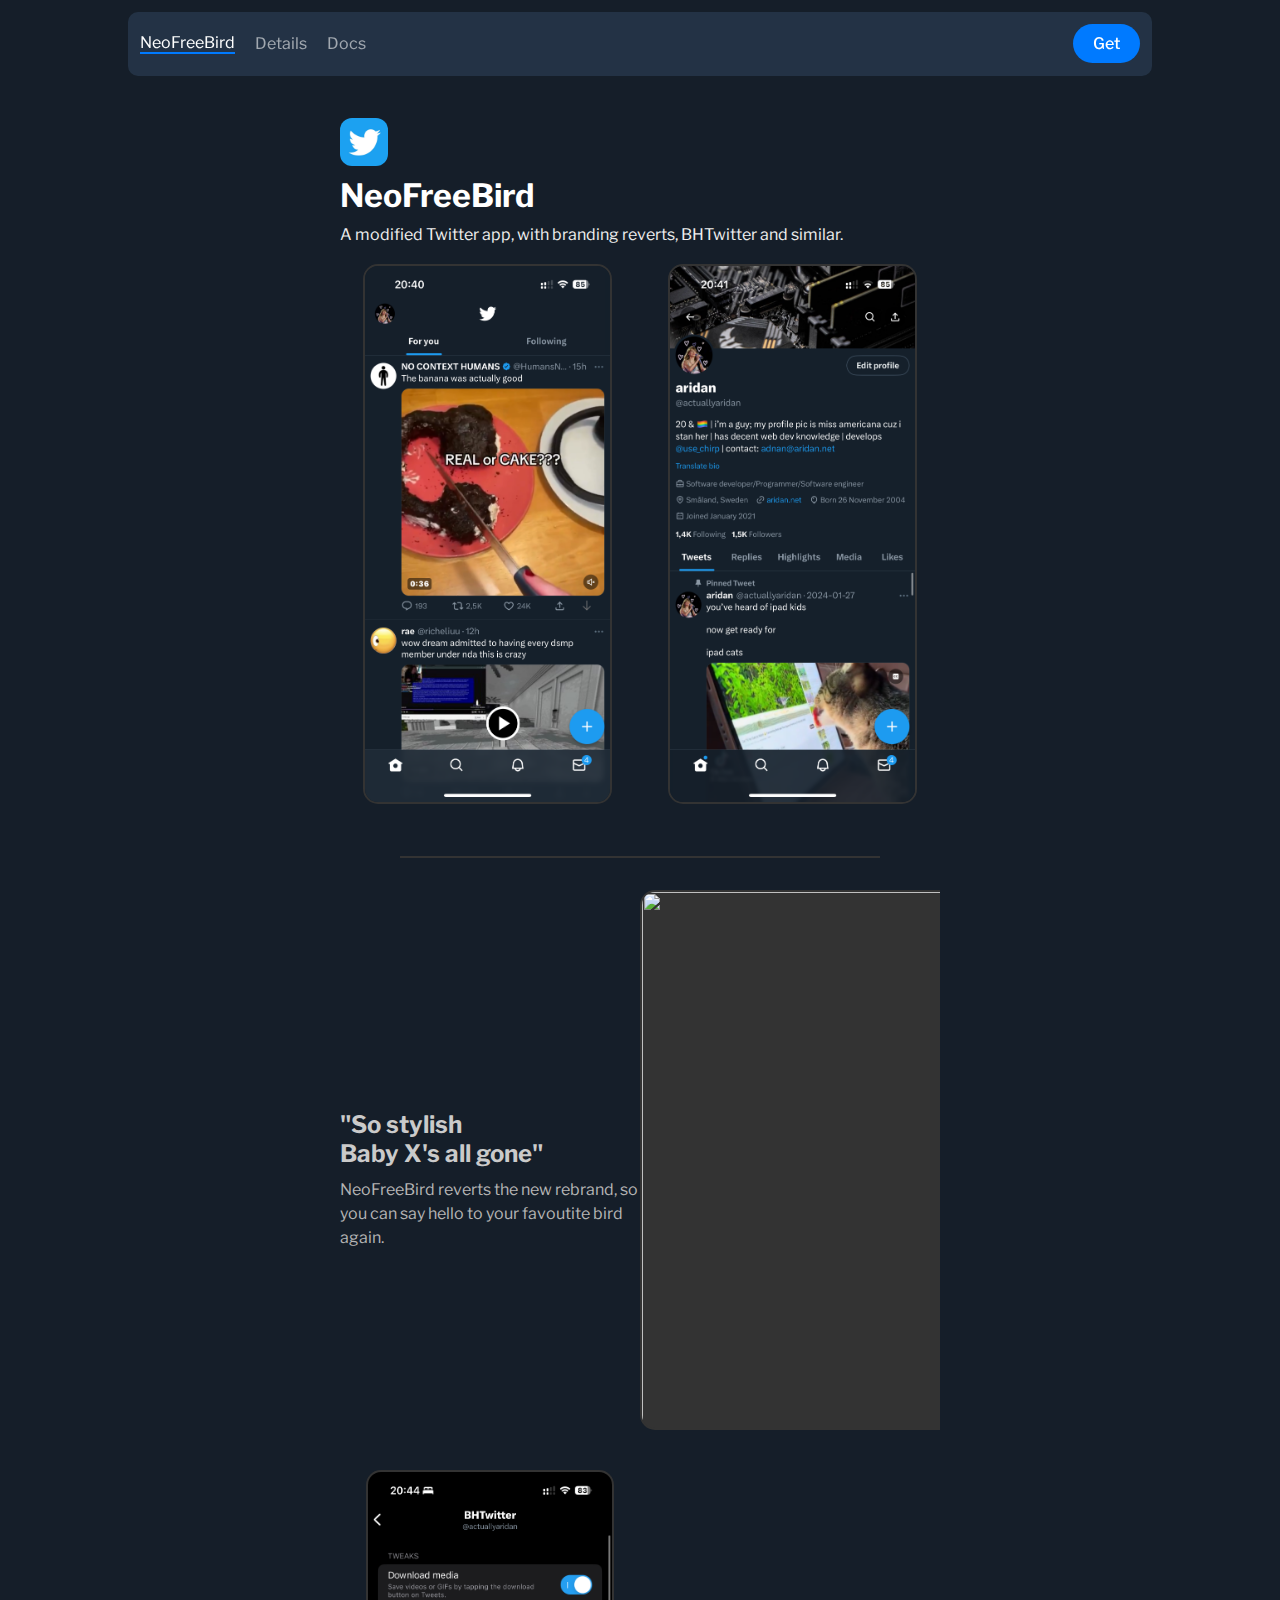
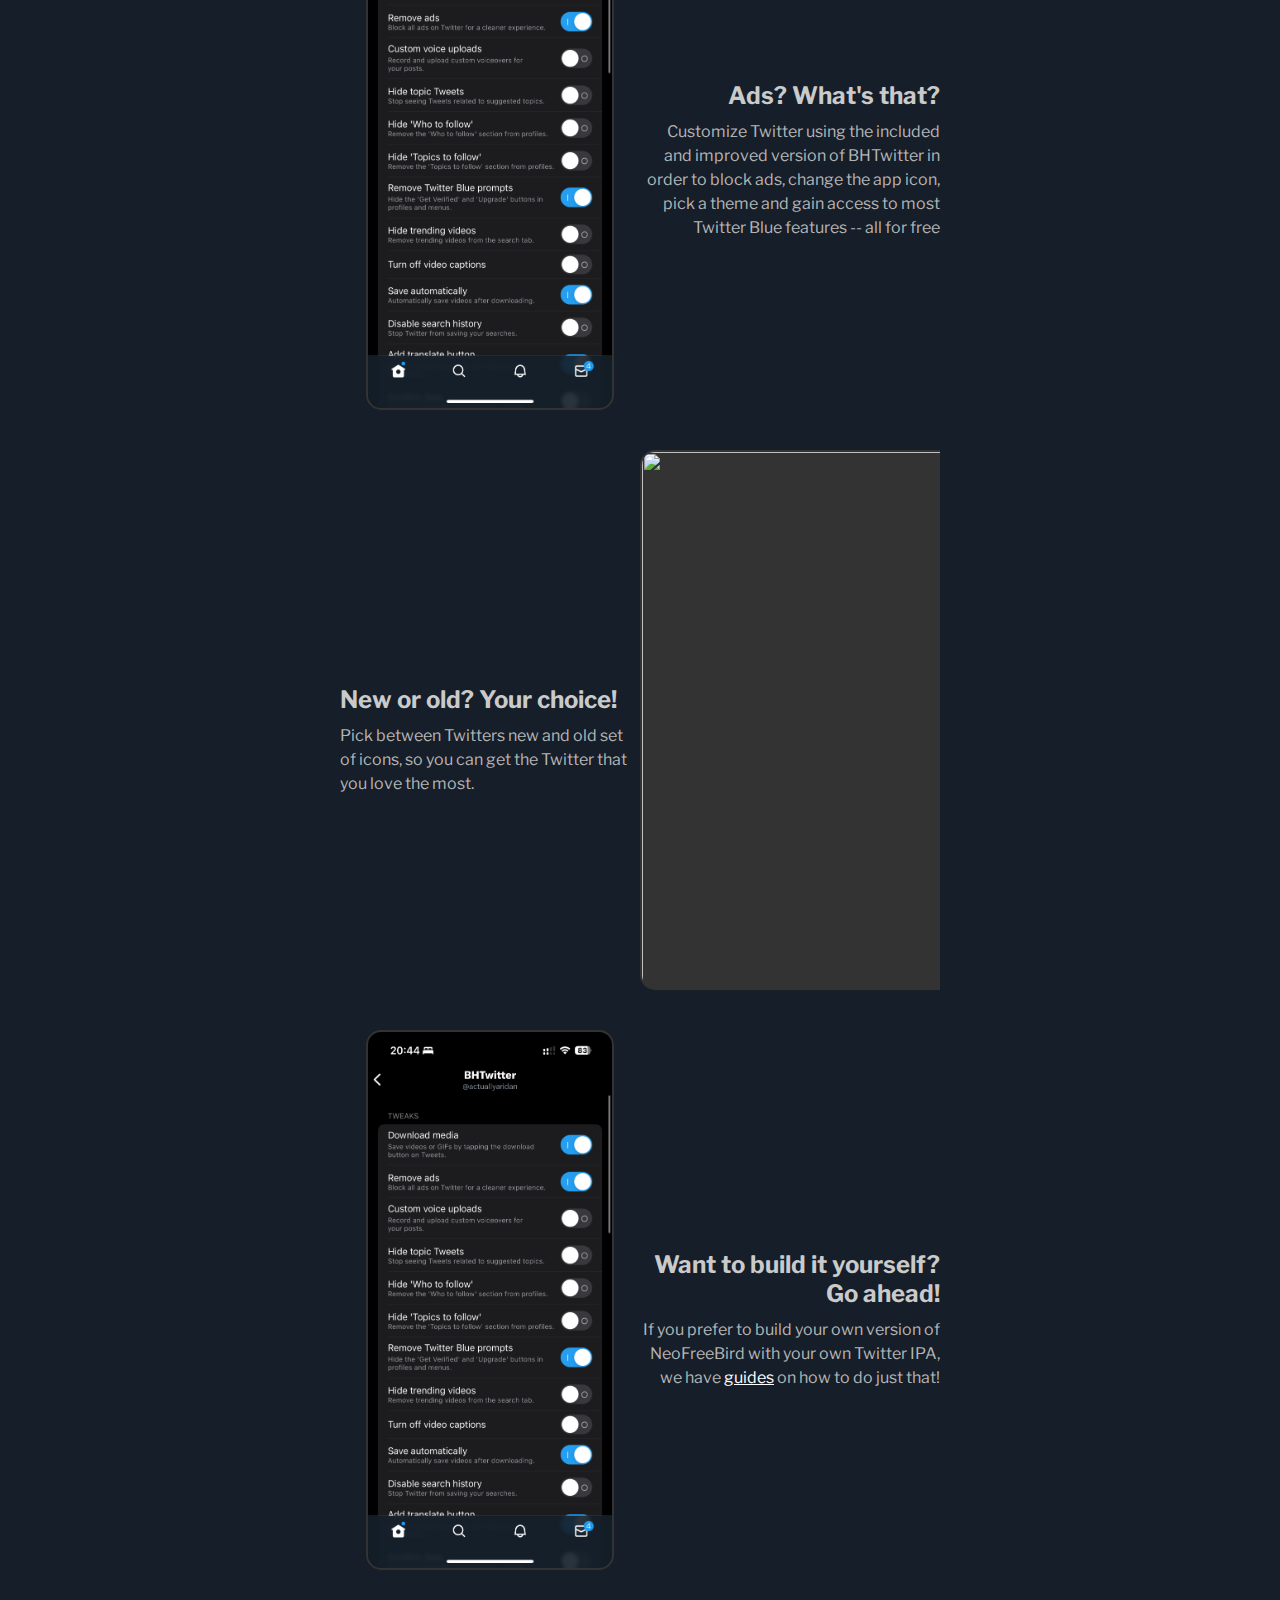
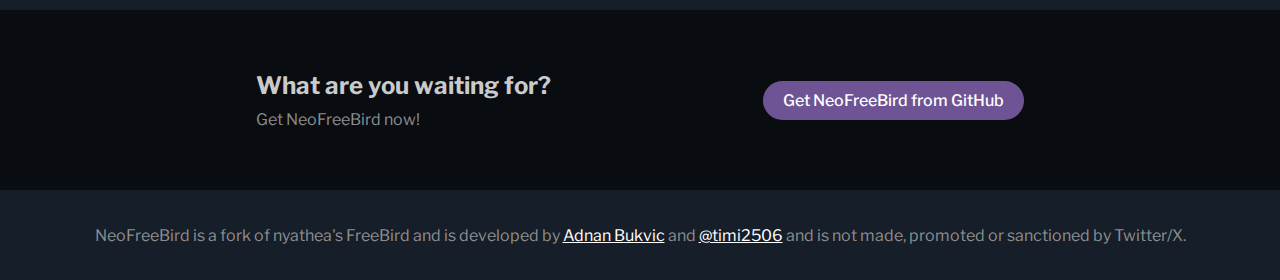
==== index.html @ f569879f "added more stuff" ====
<html lang="en">

<head>
    <meta charset="UTF-8">
    <meta name="viewport" content="width=device-width, initial-scale=1.0">
    <title>NeoFreeBird</title>
    <link rel="stylesheet" href="/src/styles.css">
    <link rel="stylesheet" href="https://cdnjs.cloudflare.com/ajax/libs/font-awesome/6.6.0/css/all.min.css" integrity="sha512-Kc323vGBEqzTmouAECnVceyQqyqdsSiqLQISBL29aUW4U/M7pSPA/gEUZQqv1cwx4OnYxTxve5UMg5GT6L4JJg==" crossorigin="anonymous" referrerpolicy="no-referrer">
</head>

<body>
    <header>

        <div>
            <ul>
                <p class="active">NeoFreeBird</p>
                <li>Details</li>
                <li>Docs</li>
            </ul>
            <ul>
                <li><i class="fa-brands fa-github" title="GitHub"></i></li>
                <li><i class="fa-brands fa-twitter" title="Twitter"></i></li>
                <a href="https://testflight.apple.com/join/6tvFJRz3" class="get-button" target="_blank">Get</a>
            </ul>
        </div>
        </ul>
    </header>

    <main class="container">
        <!-- App Icon and Name -->
        <div id="app-info">
            <img src="/images/twitter.png"
                alt="Chirp Icon" class="app-icon">
            <div>
                <h1 class="app-name">NeoFreeBird</h1>
                <p class="app-description">A modified Twitter app, with branding reverts, BHTwitter and similar.</p>
            </div>
        </div>
        <div class="screenshot-container">
            <img class="Screenshot" src="/images/IMG_4803.png">
            <img class="Screenshot" src="/images/IMG_4804.png">
        </div>

        <hr>

        <!-- TestFlight Button -->
      

        <!-- Screenshots Section -->


        <!-- Changelog Section -->
        <div class="changelog">
        </div>

        <div class="feature">
            <div>
                <h2 class="feature-title">"So stylish<br>Baby X's all gone"</h2>
                <p class="feature-content">NeoFreeBird reverts the new rebrand, so you can say hello to your favoutite bird again.</p>
            </div>
           
            <div class="screenshot-container">
                <img class="Screenshot" src="/images/IMG_4810.png">
            </div>
        </div>

        <div class="feature flipped">
            <div>
                <h2 class="feature-title">Ads? What's that?</h2>
                <p class="feature-content">Customize Twitter using the included and improved version of BHTwitter in order to block ads, change the app icon, pick a theme and gain access to most Twitter Blue features -- all for free</p>
            </div>
          
            <div class="screenshot-container">
                <img class="Screenshot" src="/images/IMG_4809.png">
            </div>
        </div>

        <div class="feature">
            <div>
                <h2 class="feature-title">New or old? Your choice!</h2>
                <p class="feature-content">Pick between Twitters new and old set of icons, so you can get the Twitter that you love the most.</p>
            </div>
           
            <div class="screenshot-container">
                <img class="Screenshot" src="/images/IMG_4810.png">
            </div>
        </div>

        <div class="feature flipped">
            <div>
                <h2 class="feature-title">Want to build it yourself? Go ahead!</h2>
                <p class="feature-content">If you prefer to build your own version of NeoFreeBird with your own Twitter IPA, we have <a class="inline">guides</a> on how to do just that!</p>
            </div>
          
            <div class="screenshot-container">
                <img class="Screenshot" src="/images/IMG_4809.png">
            </div>
        </div>
    </main>
    <section>
        <div class="cta">
            <div>
                <h2>What are you waiting for?</h2>
                <p>Get NeoFreeBird now!</p>
            </div>
            <a href="https://testflight.apple.com/join/6tvFJRz3" class="get-button" target="_blank">Get NeoFreeBird from GitHub</a>
        </div>
    </section>
    <footer>
        <p>NeoFreeBird is a fork of nyathea's FreeBird and is developed by  <a class="inline" href="https://twitter.com/actuallyaridan">Adnan Bukvic</a> and <a class="inline" href="https://twitter.com/timi2506">@timi2506</a> and is not made, promoted or sanctioned by Twitter/X.</p>
    </footer>
</body>

</html>
---- src/styles.css ----
/* General Reset */

@font-face {
    font-family: LibreFranklin;
    src: url(/src/fonts/LibreFranklin.ttf);
}

* {
    margin: 0;
    padding: 0;
    box-sizing: border-box;
    font-family: "LibreFranklin", -apple-system, BlinkMacSystemFont, "Segoe UI", Roboto, "Helvetica Neue", Arial, sans-serif;
}

body {
    background-color: #151E29;
    color: #8d8d8d;
    display: flex;
    flex-direction: column;
    align-items: center;
    min-height: 100vh;
}

header{
    position: sticky;
    top: 0;
}

header>div{
    display: flex;
    flex: row;
    justify-content: space-between;
    align-items: center;
    width: 80vw;
    height: 4em;
    background-color: #2d40589a;
    backdrop-filter: blur(10px);
    -webkit-backdrop-filter: blur(10px);
    margin-top: 12px;
    padding: 12px;
    border-radius: 10px;
}

ul{
    list-style-type: none;
    display: flex;
    flex-direction: row;
    gap: 20px;
    color: rgba(255, 255, 255, 0.575);
    border-bottom: 2px solid #007bff00;
    text-align: center;
    justify-content: center;
    align-items: center;
}

ul>.active{
    border-bottom: 2px solid #007aff;
    color: white;
}

.container {
    max-width: 600px;
    width: 100%;

}

#app-info{
    margin-top: 42px;
}

.app-icon {
    width: 48px;
    border-radius: 25%;
}

.app-name {
    font-size: 2em;
    font-weight: bold;
    color: #ffffff;
    margin: 10px 0;
}

.app-description {
    font-size: 1em;
    color: #eeeeee;
    margin-bottom: 20px;
}

.get-button {
    background-color: #007aff;
    color: white;
    border: none;
    padding: 10px 20px;
    border-radius: 25px;
    font-size: 1em;
    font-weight: 500;
    cursor: pointer;
    transition: background-color 0.3s;
    text-decoration: none;
}

.get-button:hover {
    background-color: #005bb5;
}

.screenshot-container {
    width: 100%;
    overflow-x: auto;
    display: flex;
    gap: 10px;
    padding-bottom: 20px;
    margin-bottom: 20px;
    scroll-behavior: smooth;
}

.screenshots {
    display: flex;
    overflow-x: auto;
    gap: 10px;
    padding-bottom: 20px;
    margin-bottom: 20px;
    scroll-behavior: smooth;
}

.screenshot {
    height: 60vh;
    /* Fixed height */
    background-color: #333333;
    border-radius: 15px;
    background-size: cover;
    background-position: center;
    flex: 0 0 auto;
    text-align: center;
    margin: auto;
    aspect-ratio: 1/2.17;
    border: 2px solid #333333;
}

.changelog {
    text-align: left;
}

.feature-title, h2 {
    font-size: 1.5em;
    font-weight: bold;
    color: #cacaca;
    margin-bottom: 10px;
}

.feature-content {
    font-size: 1em;
    color: #b4b4b4;
    line-height: 1.5;
}

div.feature{
    display: flex;
    flex-direction: row;
    align-items: center;
    justify-content: center;
}

div.feature>div{
    flex: 1;
}

.flipped{
    flex-direction: row-reverse !important;
    text-align: right;
}

a {
    text-decoration: none;
    color: white;
}

footer{
    background-color: #151E29;
    width: 100%;
    height: 10vh;
    display: flex;
    justify-content: center;
    align-items: center;
    text-align: center;
    padding: 12px;
}

section{
    background-color: #090c11;
    width: 100%;
    height: 20vh;
    display: flex;
    justify-content: center;
    align-items: center;
    text-align: center;
    padding: 12px;
}

section>div{
    width: 60vw;
    display: flex;
    justify-content: space-between;
    align-items: center;
    text-align: center;
}

section>div>a{
    background-color: #6e5494 !important;
}

section>div>div{
    flex-grow: 1;
    text-align: left;
}

hr{
    width: 80%;
    margin: 20px 0;
    border: 1px solid #333333;
    margin: auto;
    margin-top: 2em;
    margin-bottom: 2em;
}


a.inline{
    text-decoration: underline;
}
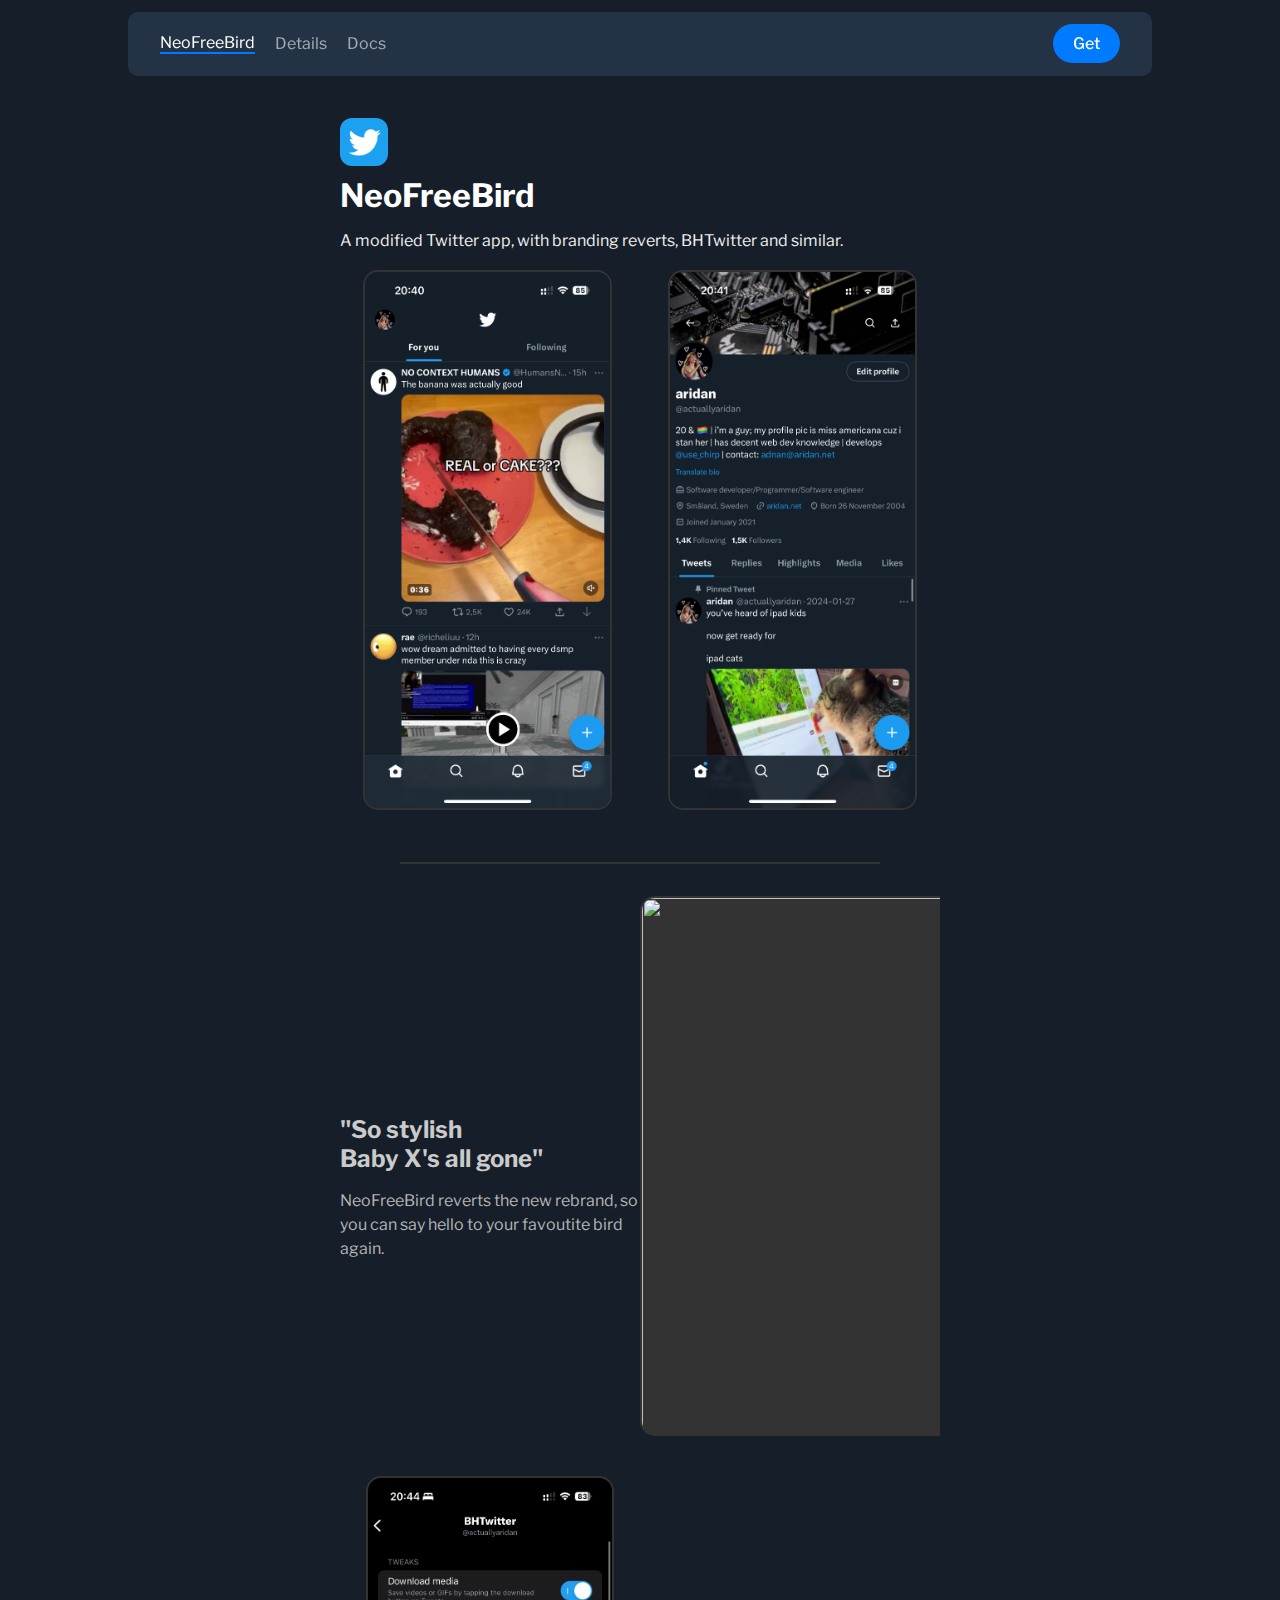
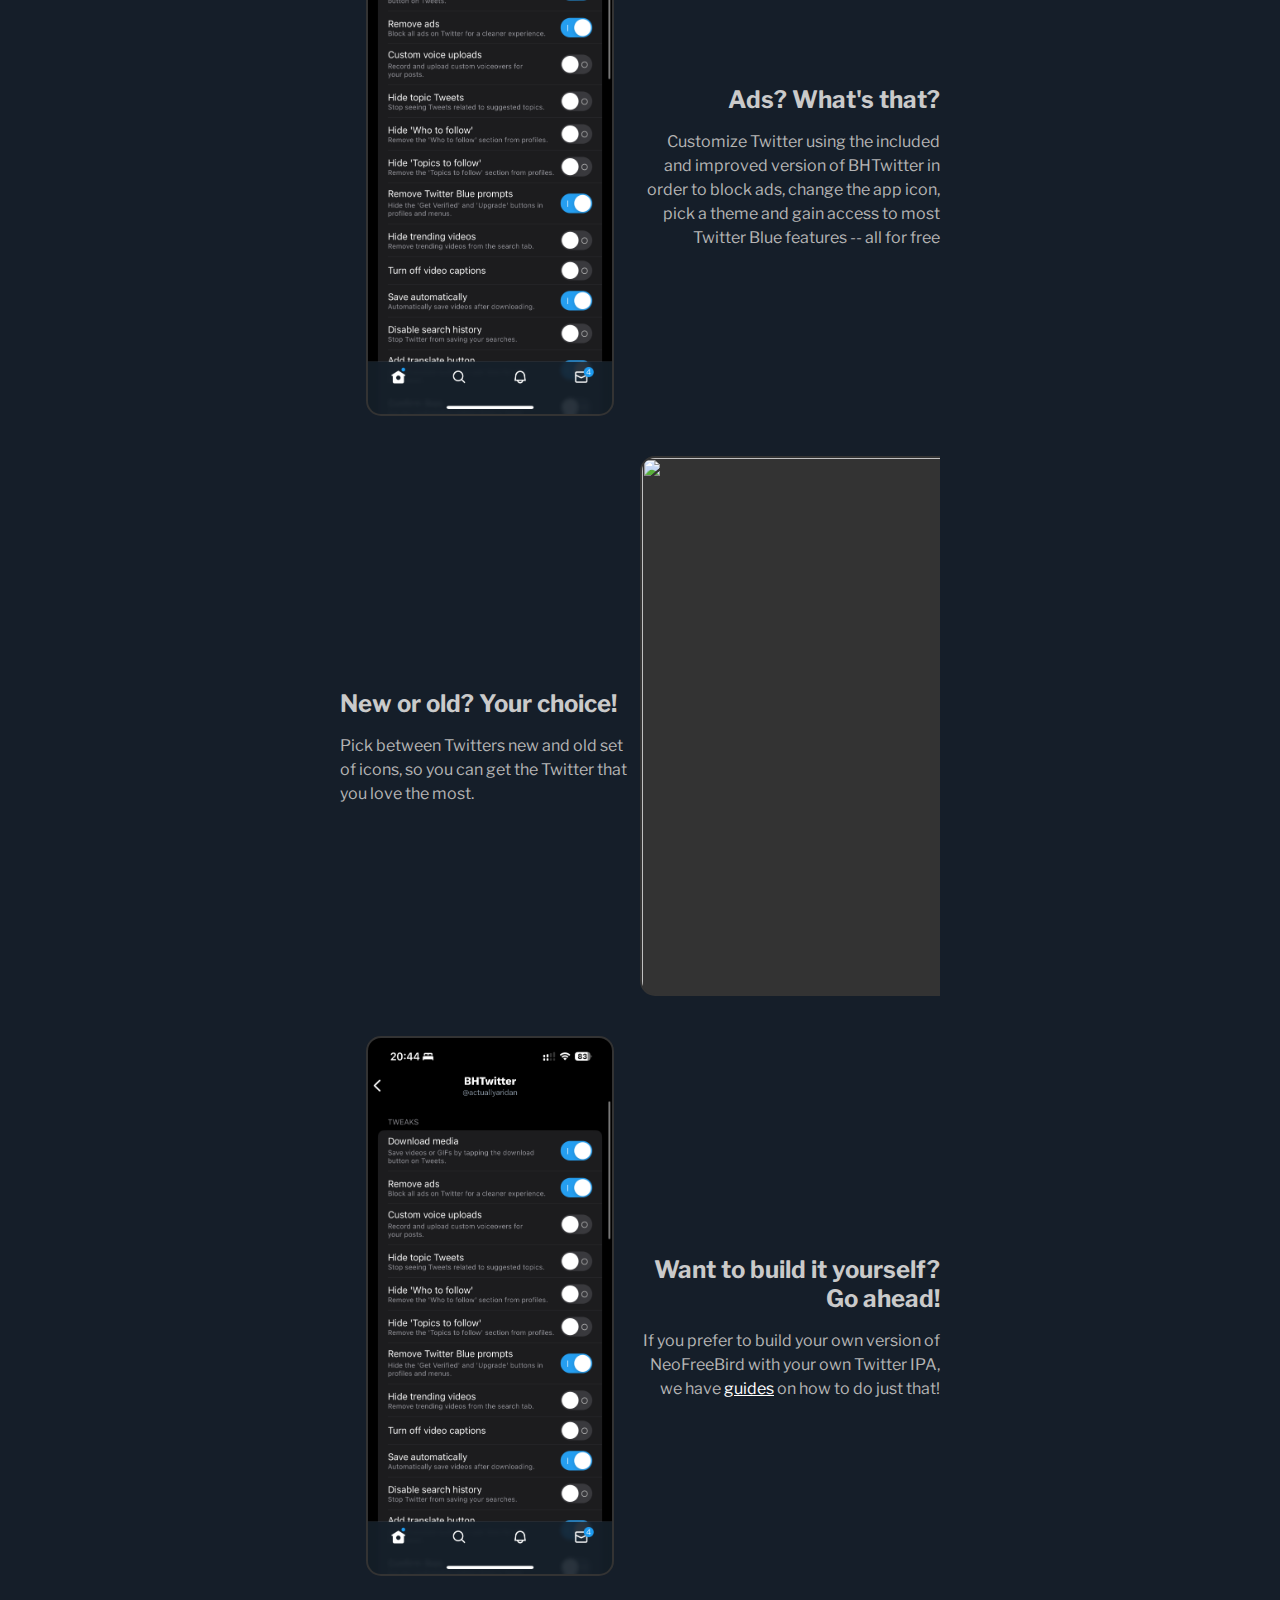
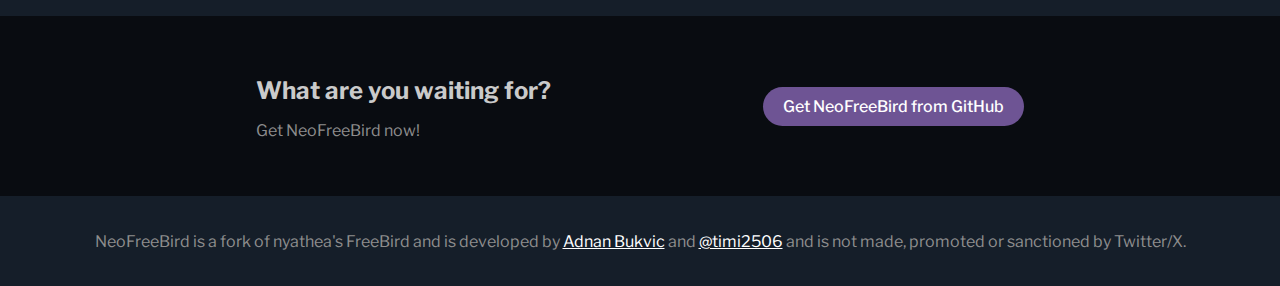
==== commit 5b318f81: "added mobile menu" ====
--- a/index.html
+++ b/index.html
@@ -5,12 +5,12 @@
     <meta name="viewport" content="width=device-width, initial-scale=1.0">
     <title>NeoFreeBird</title>
     <link rel="stylesheet" href="/src/styles.css">
+    <script src="/src/general.js" async></script>
     <link rel="stylesheet" href="https://cdnjs.cloudflare.com/ajax/libs/font-awesome/6.6.0/css/all.min.css" integrity="sha512-Kc323vGBEqzTmouAECnVceyQqyqdsSiqLQISBL29aUW4U/M7pSPA/gEUZQqv1cwx4OnYxTxve5UMg5GT6L4JJg==" crossorigin="anonymous" referrerpolicy="no-referrer">
 </head>
 
 <body>
-    <header>
-
+    <header id="desktop-header">
         <div>
             <ul>
                 <p class="active">NeoFreeBird</p>
@@ -23,7 +23,29 @@
                 <a href="https://testflight.apple.com/join/6tvFJRz3" class="get-button" target="_blank">Get</a>
             </ul>
         </div>
-        </ul>
+    </header>
+
+    <header id="mobile-header">
+        <div>
+            <ul>
+                <p class="active">NeoFreeBird</p>
+            </ul>
+            <ul>
+                <li><button class="noUI" onclick="toggleMenu()"><i class="fa-solid fa-bars"></i></button></li>
+            </ul>
+        </div>
+        <menu class="mobileMenu" id="mobileMenuID">
+            <ul>
+                <li>Details</li>
+                <li>Docs</li>
+            </ul>
+            <ul>
+                <li><i class="fa-brands fa-github" title="GitHub"></i></li>
+                <li><i class="fa-brands fa-twitter" title="Twitter"></i></li>
+                <a href="https://testflight.apple.com/join/6tvFJRz3" class="get-button" target="_blank">Get</a>
+            </ul>
+        </menu>
+
     </header>
 
     <main class="container">
--- a/src/styles.css
+++ b/src/styles.css
@@ -5,9 +5,13 @@
     src: url(/src/fonts/LibreFranklin.ttf);
 }
 
-* {
+body{
     margin: 0;
     padding: 0;
+}
+
+* {
+
     box-sizing: border-box;
     font-family: "LibreFranklin", -apple-system, BlinkMacSystemFont, "Segoe UI", Roboto, "Helvetica Neue", Arial, sans-serif;
 }
@@ -23,12 +27,13 @@
 
 header{
     position: sticky;
+    flex-direction: column;
     top: 0;
 }
 
 header>div{
     display: flex;
-    flex: row;
+    flex-direction: row;
     justify-content: space-between;
     align-items: center;
     width: 80vw;
@@ -36,6 +41,7 @@
     background-color: #2d40589a;
     backdrop-filter: blur(10px);
     -webkit-backdrop-filter: blur(10px);
+    margin: auto;
     margin-top: 12px;
     padding: 12px;
     border-radius: 10px;
@@ -45,6 +51,7 @@
     list-style-type: none;
     display: flex;
     flex-direction: row;
+    padding: 20px;
     gap: 20px;
     color: rgba(255, 255, 255, 0.575);
     border-bottom: 2px solid #007bff00;
@@ -225,4 +232,108 @@
 
 a.inline{
     text-decoration: underline;
+}
+
+button.noUI{
+    all: unset;
+    cursor: pointer;
+}
+
+
+.mobileMenu {
+    display: none; /* Hidden by default */
+    flex-direction: row;
+    align-items: center;
+    justify-content: center;
+    flex-wrap: wrap;
+    padding: 0 !important;
+    padding-inline-start: 0 !important;
+    background-color: #2d40589a;
+    backdrop-filter: blur(10px);
+    -webkit-backdrop-filter: blur(10px);
+    width: 90vw;
+    position: absolute; /* Ensures it overlays the content */
+    top: 4.5em; /* Adjust this value based on your header's height */
+    left: 50%;
+    transform: translateX(-50%) translateY(-10px); /* Start slightly above */
+    border-radius: 10px;
+    z-index: 1000; /* Ensures it's above other elements */
+    flex-wrap: wrap;
+    -webkit-animation: fadeOut .2s;
+    animation: fadeOut .2s;
+    
+}
+
+.showMenu {
+    display: flex; /* Show the menu */
+    -webkit-animation: fadeIn .2s;
+    animation: fadeIn .2s;
+}
+
+@-webkit-keyframes fadeIn {
+    from { opacity: 0; }
+      to { opacity: 1; }
+}
+@keyframes fadeIn {
+    from { opacity: 0; }
+      to { opacity: 1; }
+}
+
+@-webkit-keyframes fadeOut {
+    from { opacity: 1; }
+      to { opacity: 0; }
+}
+@keyframes fadeOut {
+    from { opacity: 1; }
+      to { opacity: 0; }
+}
+
+
+#mobile-header{
+   display: none;
+}
+
+
+@media screen and (max-width: 734px){
+    header>div{
+        width: 90vw;
+    }
+    
+
+    div.feature{
+        display: flex;
+        flex-direction: column !important;
+        align-items: center;
+        justify-content: center;
+        text-align: left;
+    }
+
+    main{
+        padding: 10vw;
+    }
+
+    section{
+        height: fit-content;
+        padding-top: 10vw;
+        padding-bottom: 10vw;
+    }
+    section>div{
+        flex-direction: column; 
+        text-align: center;
+        
+    }
+
+    section>div>div{
+        text-align: center;
+    }
+
+    #desktop-header{
+        display: none;
+    }
+
+    #mobile-header{
+        display: flex;
+    }
+
+
 }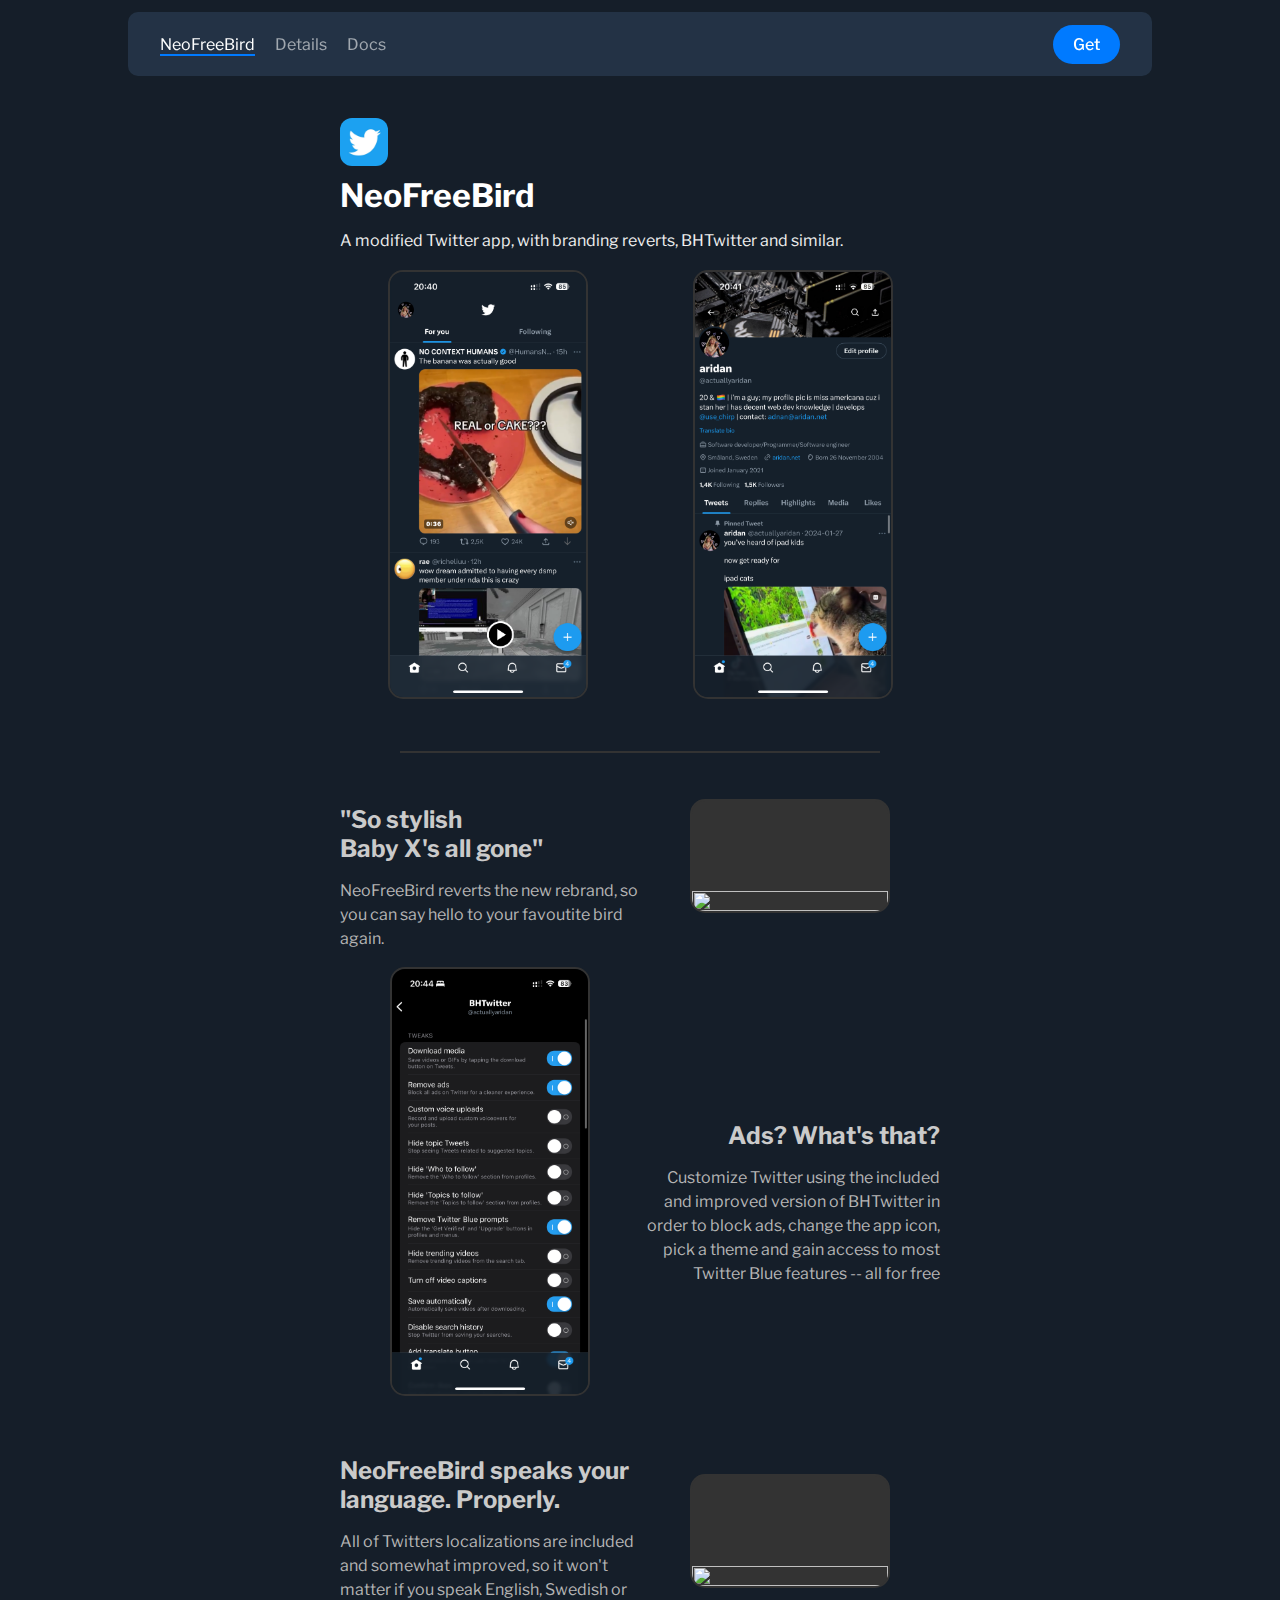
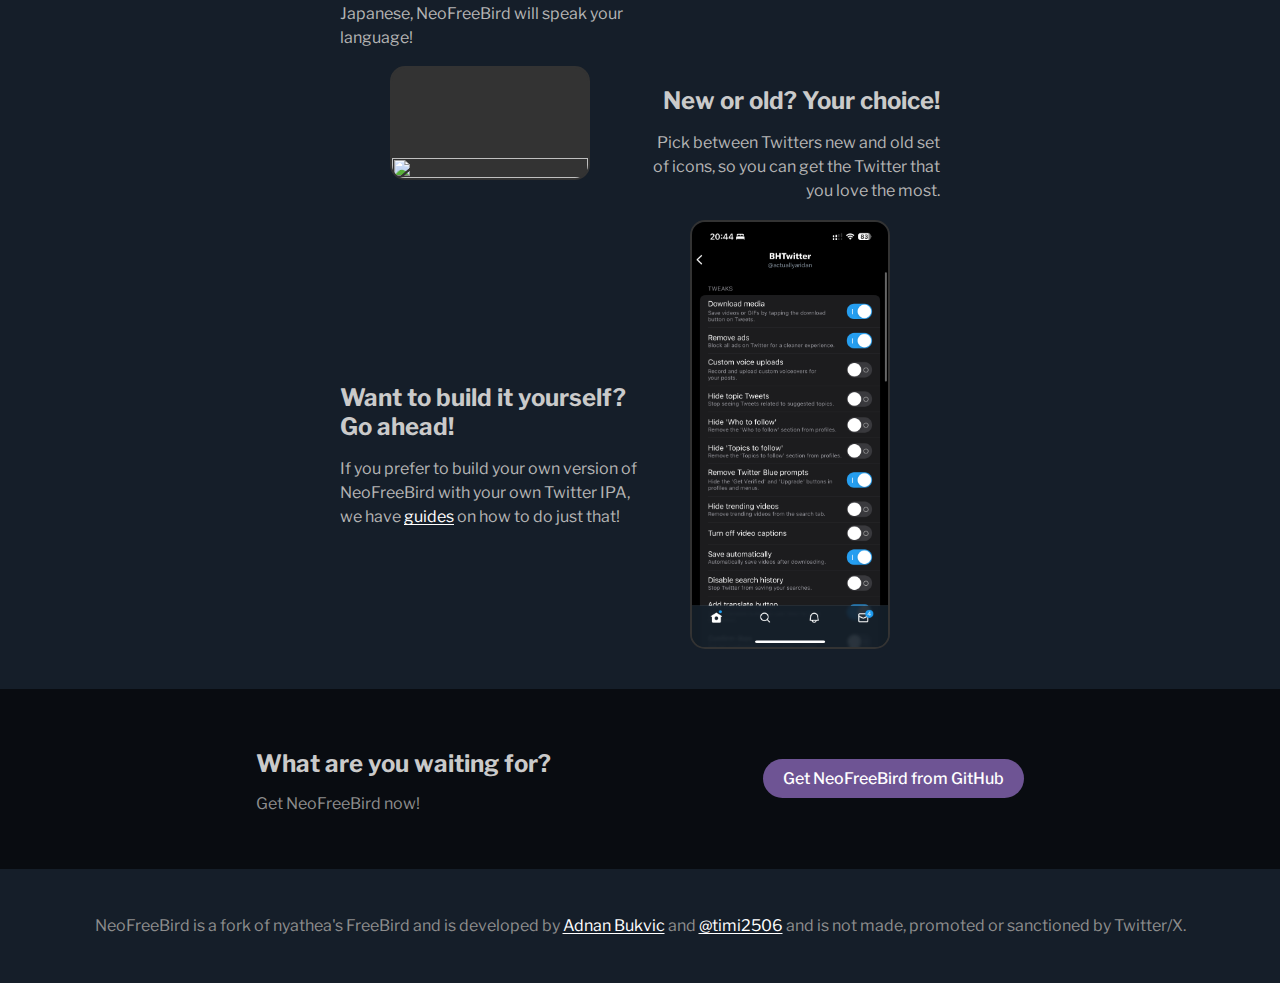
==== commit 43247aec: "improved" ====
--- a/index.html
+++ b/index.html
@@ -13,14 +13,14 @@
     <header id="desktop-header">
         <div>
             <ul>
-                <p class="active">NeoFreeBird</p>
-                <li>Details</li>
-                <li>Docs</li>
+                <li class="active"><a href="/">NeoFreeBird</a></li>
+                <li><a href="/details">Details</a></li>
+                <li><a href="/docs">Docs</a></li>
             </ul>
             <ul>
-                <li><i class="fa-brands fa-github" title="GitHub"></i></li>
-                <li><i class="fa-brands fa-twitter" title="Twitter"></i></li>
-                <a href="https://testflight.apple.com/join/6tvFJRz3" class="get-button" target="_blank">Get</a>
+                <li><a href="https://github.com/actuallyaridan/NeoFreeBird"><i class="fa-brands fa-github" title="GitHub"></i></a></li>
+                <li><a href="https://twitter.com/actuallyaridan"><i class="fa-brands fa-twitter" title="Twitter"></i></a></li>
+                <a href="https://github.com/actuallyaridan/NeoFreeBird/releases/tag/testbuild-1" class="get-button" target="_blank">Get</a>
             </ul>
         </div>
     </header>
@@ -28,7 +28,7 @@
     <header id="mobile-header">
         <div>
             <ul>
-                <p class="active">NeoFreeBird</p>
+                <li class="active"><a href="/">NeoFreeBird</a></li>
             </ul>
             <ul>
                 <li><button class="noUI" onclick="toggleMenu()"><i class="fa-solid fa-bars"></i></button></li>
@@ -36,14 +36,13 @@
         </div>
         <menu class="mobileMenu" id="mobileMenuID">
             <ul>
-                <li>Details</li>
-                <li>Docs</li>
+                <li><a href="/details">Details</a></li>
+                <li><a href="/docs">Docs</a></li>
             </ul>
             <ul>
-                <li><i class="fa-brands fa-github" title="GitHub"></i></li>
-                <li><i class="fa-brands fa-twitter" title="Twitter"></i></li>
-                <a href="https://testflight.apple.com/join/6tvFJRz3" class="get-button" target="_blank">Get</a>
-            </ul>
+                <li><a href="https://github.com/actuallyaridan/NeoFreeBird"><i class="fa-brands fa-github" title="GitHub"></i></a></li>
+                <li><a href="https://twitter.com/actuallyaridan"><i class="fa-brands fa-twitter" title="Twitter"></i></a></li>
+                <a href="https://github.com/actuallyaridan/NeoFreeBird/releases/tag/testbuild-1" class="get-button" target="_blank">Get</a>
         </menu>
 
     </header>
@@ -59,8 +58,8 @@
             </div>
         </div>
         <div class="screenshot-container">
-            <img class="Screenshot" src="/images/IMG_4803.png">
-            <img class="Screenshot" src="/images/IMG_4804.png">
+            <img class="screenshot" src="/images/IMG_4803.png">
+            <img class="screenshot" src="/images/IMG_4804.png">
         </div>
 
         <hr>
@@ -99,6 +98,17 @@
 
         <div class="feature">
             <div>
+                <h2 class="feature-title">NeoFreeBird speaks your language. Properly.</h2>
+                <p class="feature-content">All of Twitters localizations are included and somewhat improved, so it won't matter if you speak English, Swedish or Japanese, NeoFreeBird will speak your language!</p>
+            </div>
+           
+            <div class="screenshot-container">
+                <img class="Screenshot" src="/images/IMG_4810.png">
+            </div>
+        </div>
+
+        <div class="feature flipped">
+            <div>
                 <h2 class="feature-title">New or old? Your choice!</h2>
                 <p class="feature-content">Pick between Twitters new and old set of icons, so you can get the Twitter that you love the most.</p>
             </div>
@@ -108,10 +118,10 @@
             </div>
         </div>
 
-        <div class="feature flipped">
+        <div class="feature">
             <div>
                 <h2 class="feature-title">Want to build it yourself? Go ahead!</h2>
-                <p class="feature-content">If you prefer to build your own version of NeoFreeBird with your own Twitter IPA, we have <a class="inline">guides</a> on how to do just that!</p>
+                <p class="feature-content">If you prefer to build your own version of NeoFreeBird with your own Twitter IPA, we have <a class="inline" href="/docs/index.html">guides</a> on how to do just that!</p>
             </div>
           
             <div class="screenshot-container">
@@ -125,7 +135,7 @@
                 <h2>What are you waiting for?</h2>
                 <p>Get NeoFreeBird now!</p>
             </div>
-            <a href="https://testflight.apple.com/join/6tvFJRz3" class="get-button" target="_blank">Get NeoFreeBird from GitHub</a>
+            <a href="https://github.com/actuallyaridan/NeoFreeBird/releases/tag/testbuild-1" class="get-button" target="_blank">Get NeoFreeBird from GitHub</a>
         </div>
     </section>
     <footer>
--- a/src/styles.css
+++ b/src/styles.css
@@ -29,6 +29,7 @@
     position: sticky;
     flex-direction: column;
     top: 0;
+    z-index: 2;
 }
 
 header>div{
@@ -53,14 +54,24 @@
     flex-direction: row;
     padding: 20px;
     gap: 20px;
+    text-align: center;
+    justify-content: center;
+    align-items: center;
+}
+
+li>a{
+    text-decoration: none;
     color: rgba(255, 255, 255, 0.575);
     border-bottom: 2px solid #007bff00;
-    text-align: center;
-    justify-content: center;
-    align-items: center;
-}
-
-ul>.active{
+}
+
+li>a:hover{
+    color: rgba(255, 255, 255, 0.758);
+    transition: all 0.3s;
+    border-bottom: 2px solid #007bff9c;
+}
+
+li.active>a{
     border-bottom: 2px solid #007aff;
     color: white;
 }
@@ -120,18 +131,8 @@
     scroll-behavior: smooth;
 }
 
-.screenshots {
-    display: flex;
-    overflow-x: auto;
-    gap: 10px;
-    padding-bottom: 20px;
-    margin-bottom: 20px;
-    scroll-behavior: smooth;
-}
-
 .screenshot {
-    height: 60vh;
-    /* Fixed height */
+    width: 100%; /* Makes the screenshot adapt to container width */
     background-color: #333333;
     border-radius: 15px;
     background-size: cover;
@@ -139,8 +140,26 @@
     flex: 0 0 auto;
     text-align: center;
     margin: auto;
-    aspect-ratio: 1/2.17;
     border: 2px solid #333333;
+
+    /* Aspect ratio fallback */
+    position: relative;
+    max-width: 200px; /* Constrain maximum width to make it less wide */
+    max-height: 60vh; /* Optional, adjust to fit within viewport */
+}
+
+.screenshot::before {
+    content: '';
+    display: block;
+    padding-top: calc(100% / 2.17); /* Maintain aspect ratio 1:2.17 */
+}
+
+.screenshot > * {
+    position: absolute;
+    top: 0;
+    left: 0;
+    width: 100%;
+    height: 100%;
 }
 
 .changelog {
@@ -190,6 +209,8 @@
     align-items: center;
     text-align: center;
     padding: 12px;
+    box-sizing: border-box;
+    margin: 12px;
 }
 
 section{
@@ -232,6 +253,7 @@
 
 a.inline{
     text-decoration: underline;
+    text-underline-offset: 2px;
 }
 
 button.noUI{
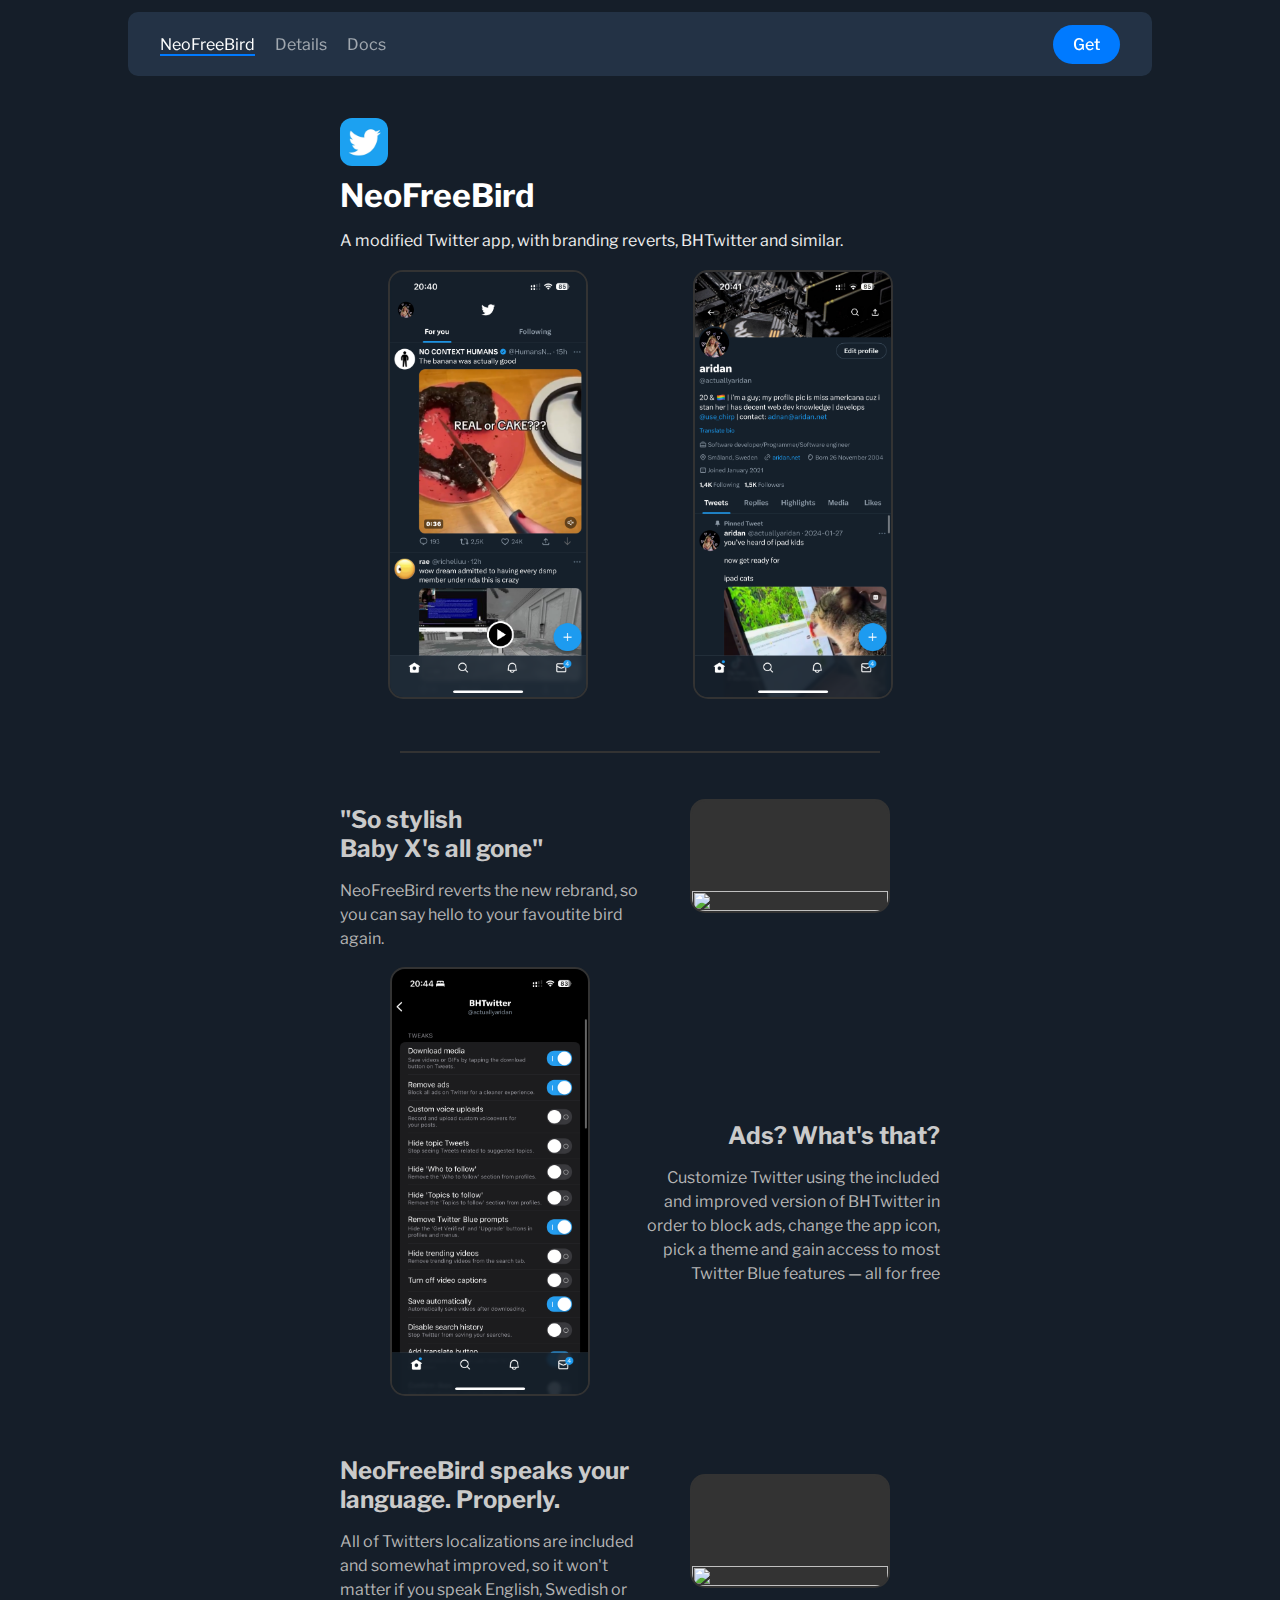
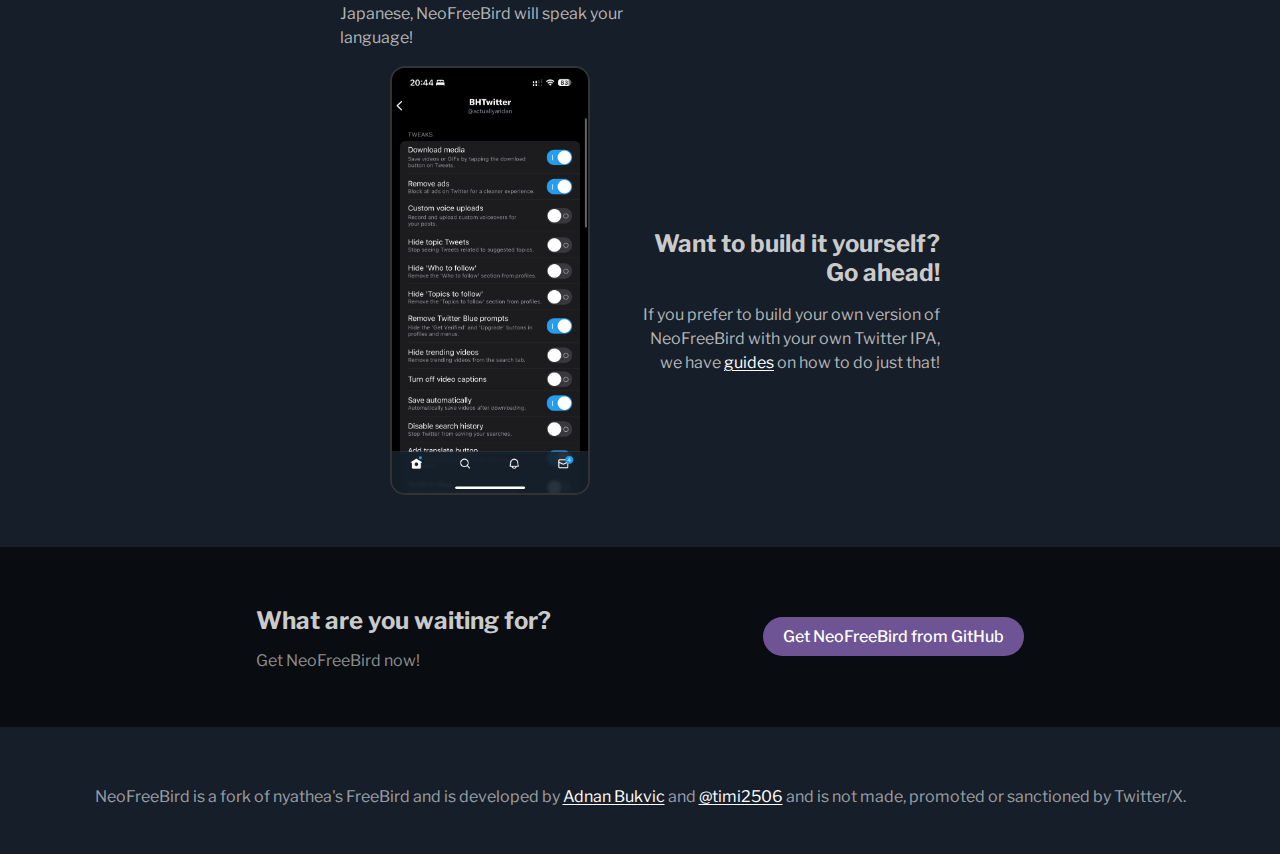
==== commit 0c51d514: "css fixes" ====
--- a/index.html
+++ b/index.html
@@ -88,7 +88,7 @@
         <div class="feature flipped">
             <div>
                 <h2 class="feature-title">Ads? What's that?</h2>
-                <p class="feature-content">Customize Twitter using the included and improved version of BHTwitter in order to block ads, change the app icon, pick a theme and gain access to most Twitter Blue features -- all for free</p>
+                <p class="feature-content">Customize Twitter using the included and improved version of BHTwitter in order to block ads, change the app icon, pick a theme and gain access to most Twitter Blue features — all for free</p>
             </div>
           
             <div class="screenshot-container">
@@ -107,18 +107,8 @@
             </div>
         </div>
 
+
         <div class="feature flipped">
-            <div>
-                <h2 class="feature-title">New or old? Your choice!</h2>
-                <p class="feature-content">Pick between Twitters new and old set of icons, so you can get the Twitter that you love the most.</p>
-            </div>
-           
-            <div class="screenshot-container">
-                <img class="Screenshot" src="/images/IMG_4810.png">
-            </div>
-        </div>
-
-        <div class="feature">
             <div>
                 <h2 class="feature-title">Want to build it yourself? Go ahead!</h2>
                 <p class="feature-content">If you prefer to build your own version of NeoFreeBird with your own Twitter IPA, we have <a class="inline" href="/docs/index.html">guides</a> on how to do just that!</p>
--- a/src/styles.css
+++ b/src/styles.css
@@ -11,7 +11,7 @@
 }
 
 * {
-
+    font-size: 1em;
     box-sizing: border-box;
     font-family: "LibreFranklin", -apple-system, BlinkMacSystemFont, "Segoe UI", Roboto, "Helvetica Neue", Arial, sans-serif;
 }
@@ -203,7 +203,8 @@
 footer{
     background-color: #151E29;
     width: 100%;
-    height: 10vh;
+    height: fit-content;
+    min-height: 10vh;
     display: flex;
     justify-content: center;
     align-items: center;
@@ -211,6 +212,14 @@
     padding: 12px;
     box-sizing: border-box;
     margin: 12px;
+    
+}
+
+footer>p{
+    color: rgba(255, 255, 255, 0.575);
+    font-size: 1em;
+    margin: 12px;
+    padding: 12px;
 }
 
 section{
@@ -222,6 +231,7 @@
     align-items: center;
     text-align: center;
     padding: 12px;
+    margin: 12px;
 }
 
 section>div{
@@ -332,6 +342,8 @@
 
     main{
         padding: 10vw;
+        padding-top: 0px;
+        padding-bottom: 0px;
     }
 
     section{
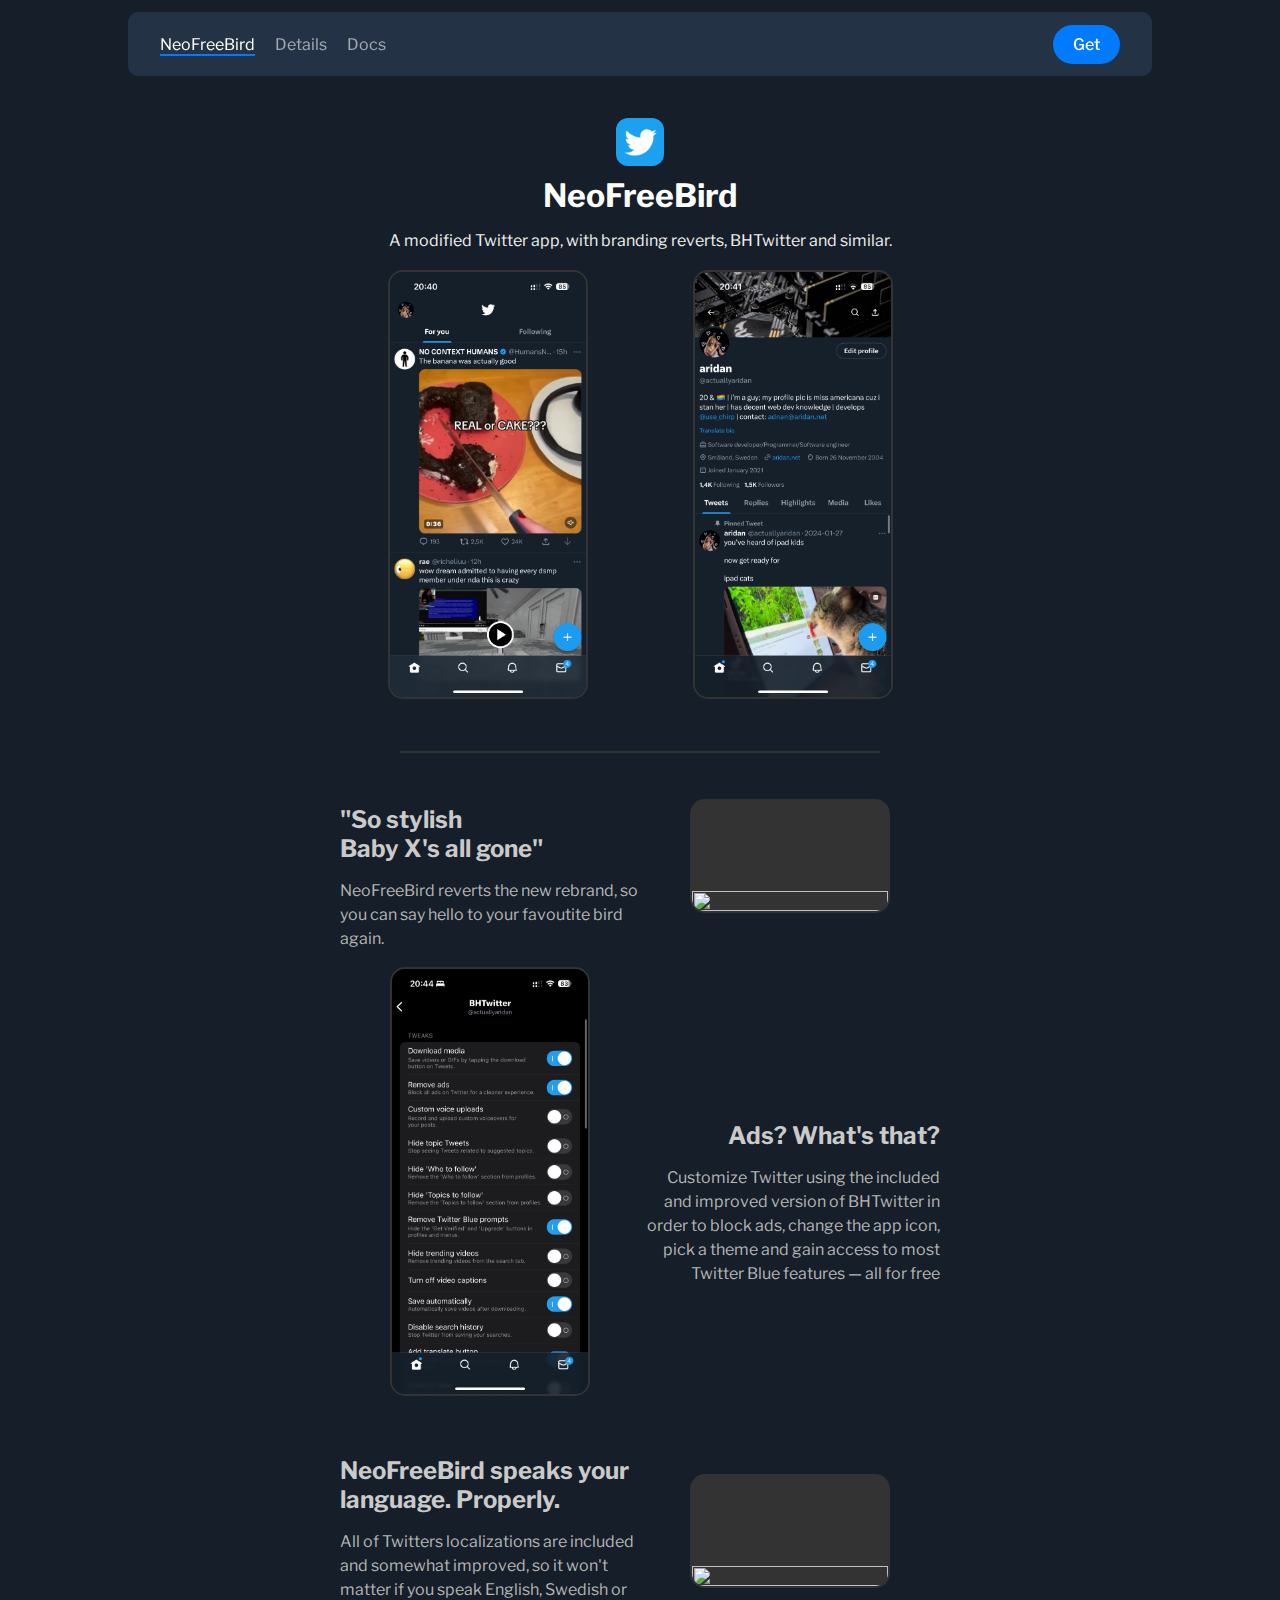
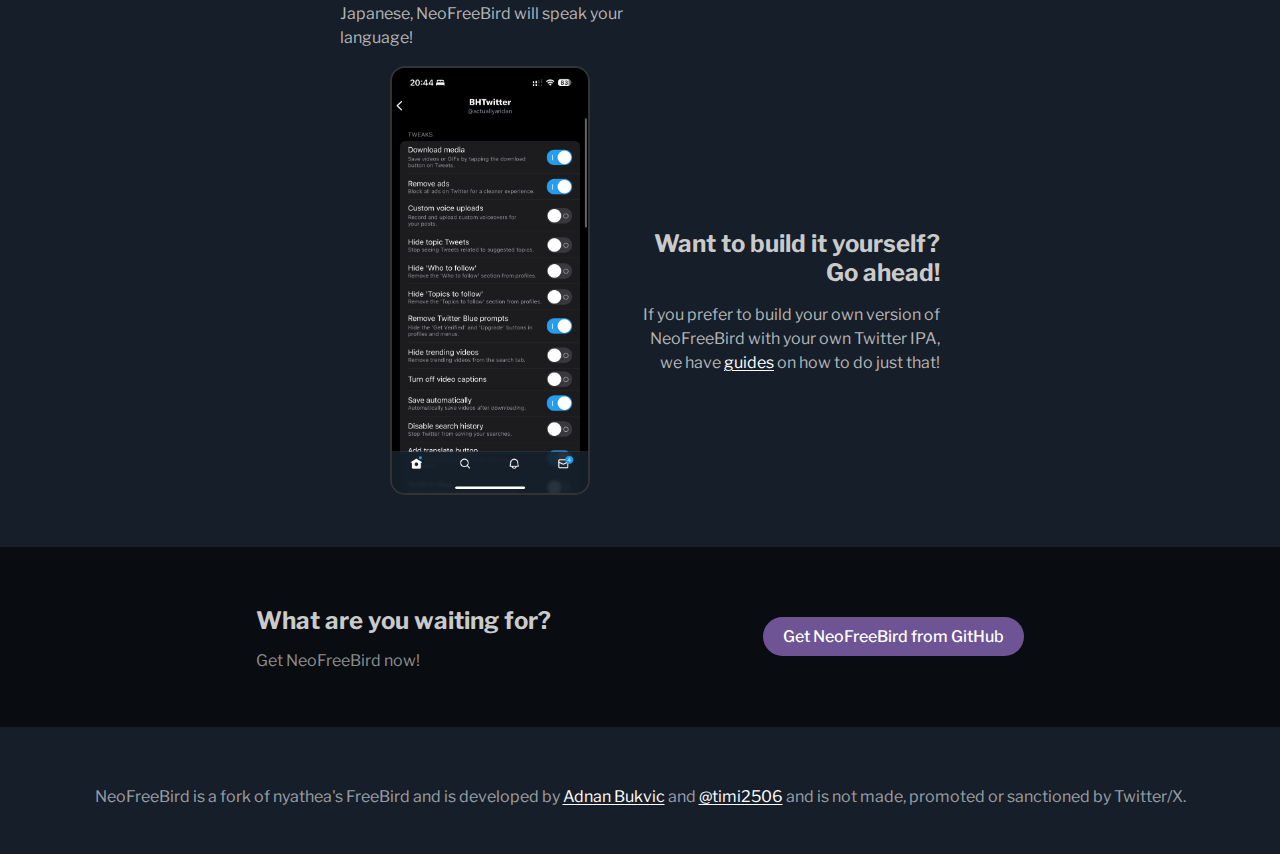
==== commit f731b2e8: "Update index.html" ====
--- a/index.html
+++ b/index.html
@@ -42,7 +42,7 @@
             <ul>
                 <li><a href="https://github.com/actuallyaridan/NeoFreeBird"><i class="fa-brands fa-github" title="GitHub"></i></a></li>
                 <li><a href="https://twitter.com/actuallyaridan"><i class="fa-brands fa-twitter" title="Twitter"></i></a></li>
-                <a href="https://github.com/actuallyaridan/NeoFreeBird/releases/tag/testbuild-1" class="get-button" target="_blank">Get</a>
+                <a href="https://github.com/actuallyaridan/NeoFreeBird/releases/" class="get-button" target="_blank">Get</a>
         </menu>
 
     </header>
@@ -125,7 +125,7 @@
                 <h2>What are you waiting for?</h2>
                 <p>Get NeoFreeBird now!</p>
             </div>
-            <a href="https://github.com/actuallyaridan/NeoFreeBird/releases/tag/testbuild-1" class="get-button" target="_blank">Get NeoFreeBird from GitHub</a>
+            <a href="https://github.com/actuallyaridan/NeoFreeBird/releases/" class="get-button" target="_blank">Get NeoFreeBird from GitHub</a>
         </div>
     </section>
     <footer>
--- a/src/styles.css
+++ b/src/styles.css
@@ -83,6 +83,7 @@
 }
 
 #app-info{
+    text-align: center;
     margin-top: 42px;
 }
 
@@ -370,4 +371,4 @@
     }
 
 
-}+}
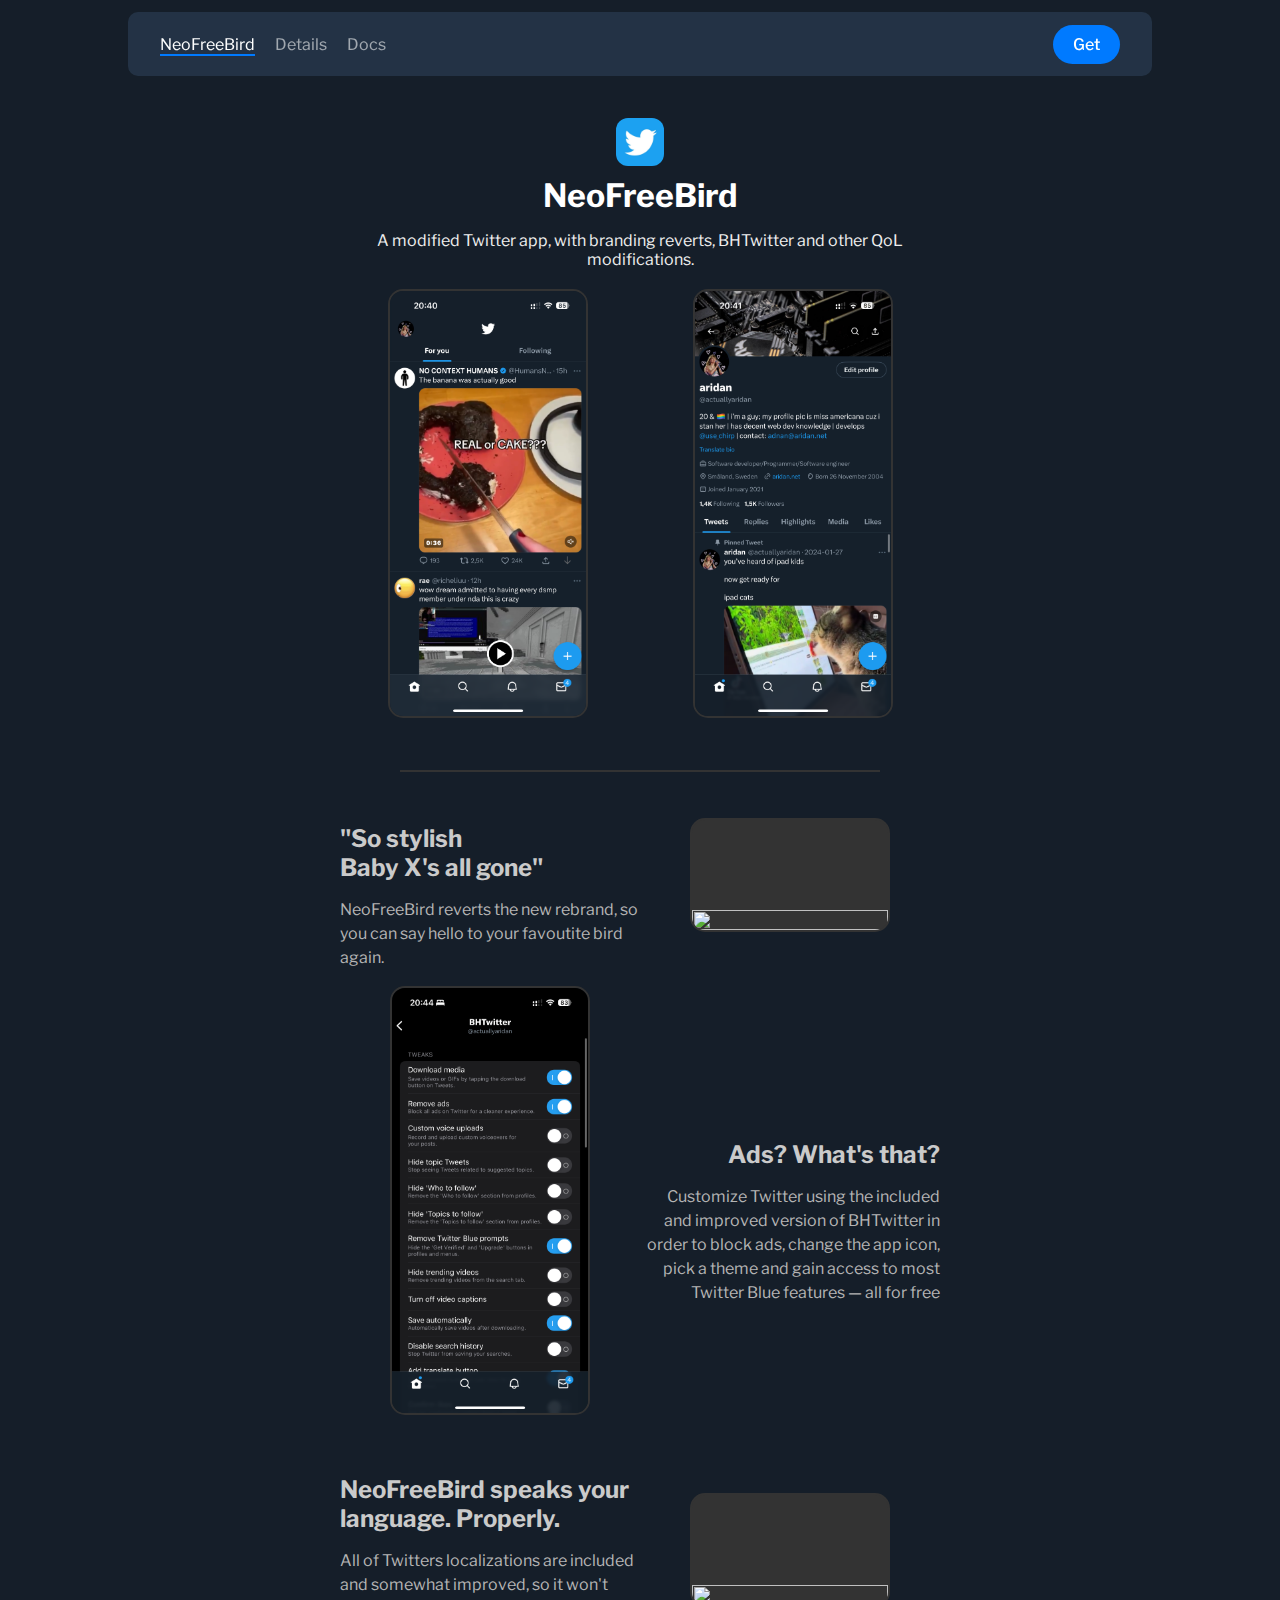
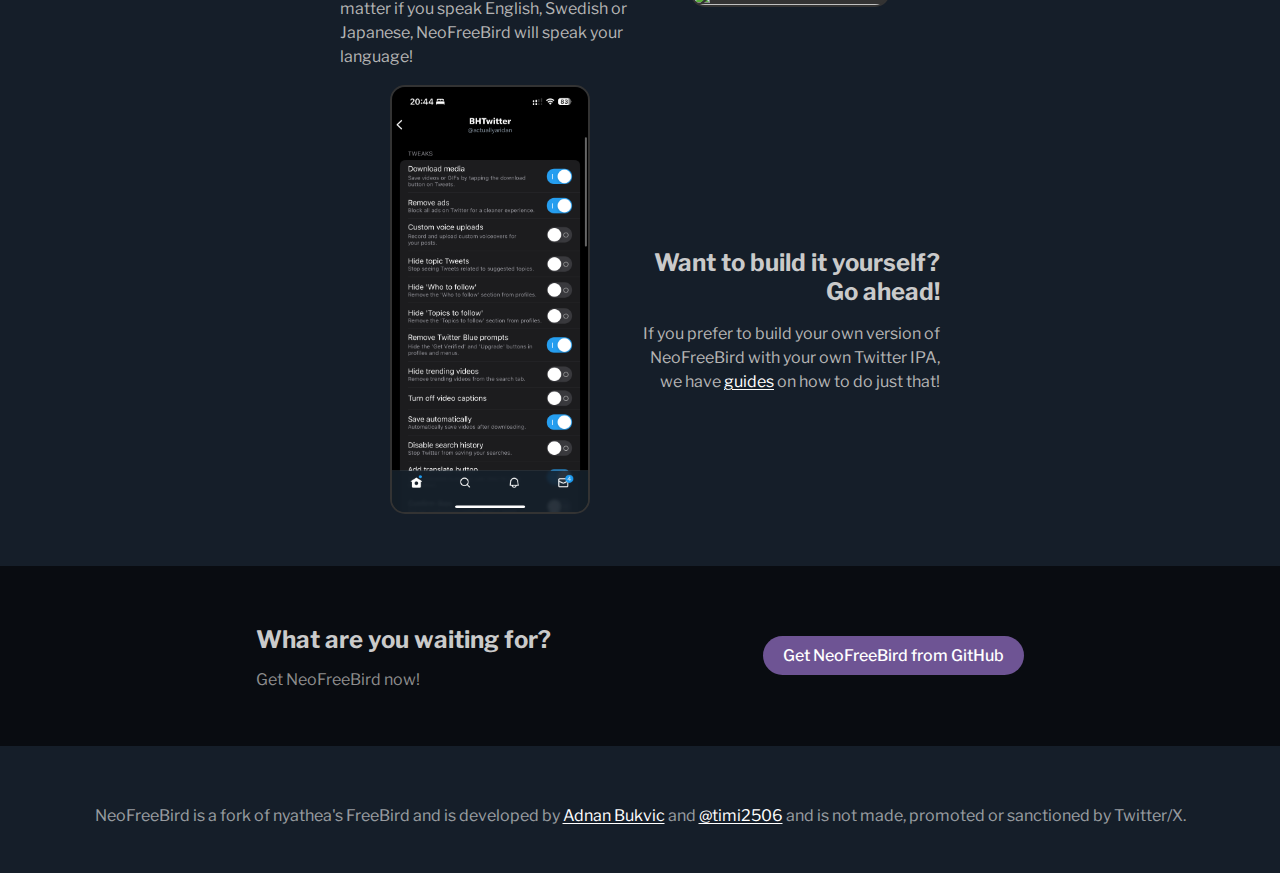
==== commit efbd9cea: "Update index.html" ====
--- a/index.html
+++ b/index.html
@@ -20,7 +20,7 @@
             <ul>
                 <li><a href="https://github.com/actuallyaridan/NeoFreeBird"><i class="fa-brands fa-github" title="GitHub"></i></a></li>
                 <li><a href="https://twitter.com/actuallyaridan"><i class="fa-brands fa-twitter" title="Twitter"></i></a></li>
-                <a href="https://github.com/actuallyaridan/NeoFreeBird/releases/tag/testbuild-1" class="get-button" target="_blank">Get</a>
+                <a href="https://github.com/actuallyaridan/NeoFreeBird/releases/" class="get-button" target="_blank">Get</a>
             </ul>
         </div>
     </header>
@@ -54,7 +54,7 @@
                 alt="Chirp Icon" class="app-icon">
             <div>
                 <h1 class="app-name">NeoFreeBird</h1>
-                <p class="app-description">A modified Twitter app, with branding reverts, BHTwitter and similar.</p>
+                <p class="app-description">A modified Twitter app, with branding reverts, BHTwitter and other QoL modifications.</p>
             </div>
         </div>
         <div class="screenshot-container">
@@ -133,4 +133,4 @@
     </footer>
 </body>
 
-</html>+</html>
